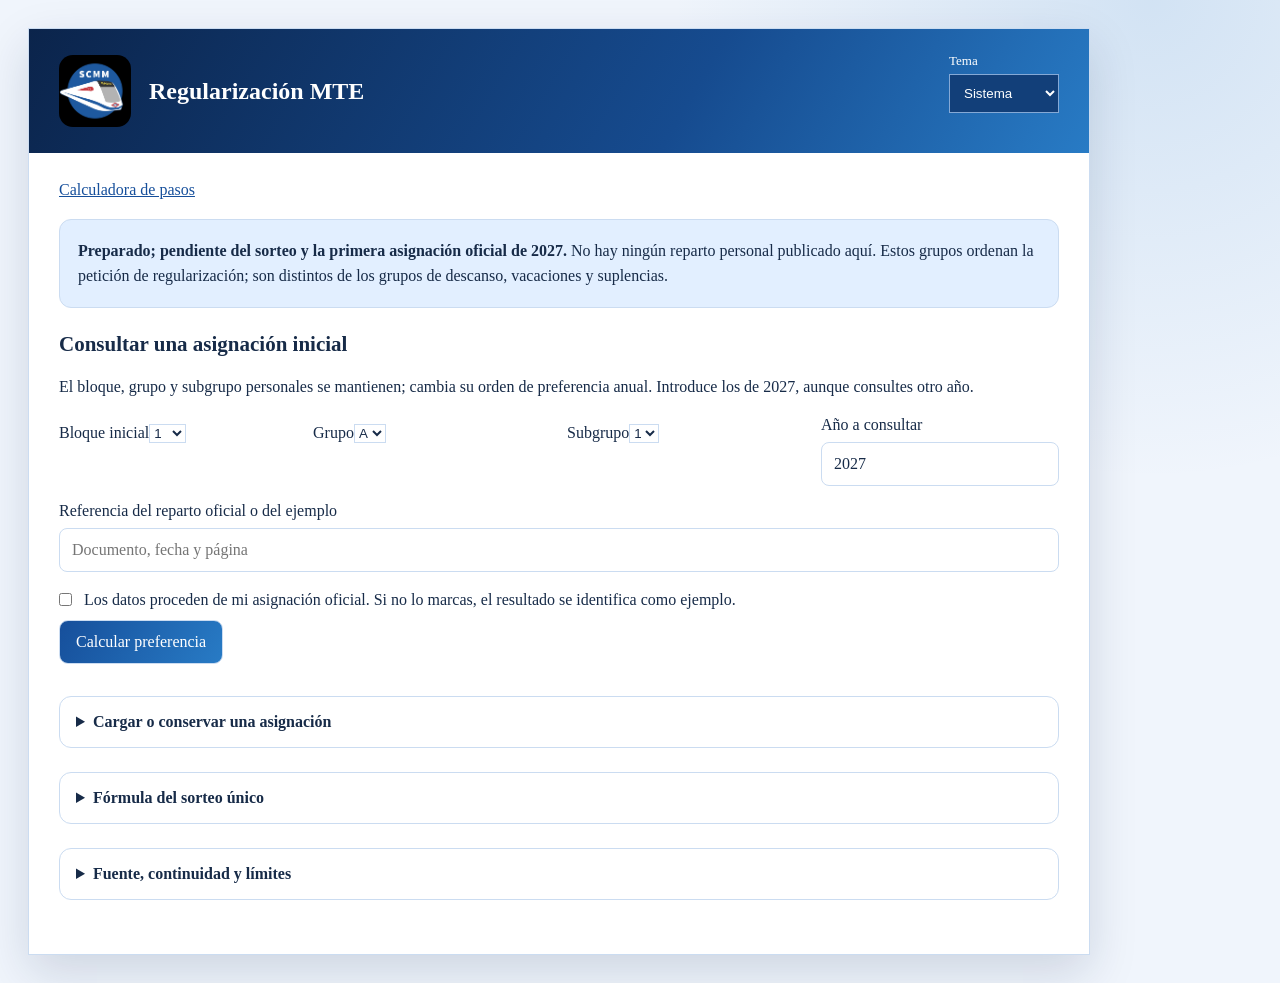
==== regularizacion/index.html @ 57409f13 "Prepara simulador de regularización MTE con referencia y límites documentales [skip ci]" ====
<!doctype html><html lang="es"><head><meta charset="UTF-8"><meta name="viewport" content="width=device-width,initial-scale=1"><meta name="theme-color" content="#123f79"><title>Regularización MTE · SCMM</title><script src="../theme.js"></script><link rel="stylesheet" href="../theme.css"><link rel="stylesheet" href="regularizacion.css"></head>
<body><main class="container"><header class="scmm-header"><img src="../assets/scmm-logo.png" alt="SCMM" width="72" height="72"><h1>Regularización MTE</h1><label class="theme-control">Tema<select data-scmm-theme aria-label="Tema de la aplicación"><option value="system">Sistema</option><option value="light">Claro</option><option value="dark">Oscuro</option></select></label></header>
<p><a href="../">Calculadora de pasos</a></p>
<p class="notice"><strong>Preparado; pendiente del sorteo y la primera asignación oficial de 2027.</strong> No hay ningún reparto personal publicado aquí. Estos grupos ordenan la petición de regularización; son distintos de los grupos de descanso, vacaciones y suplencias.</p>
<section><h2>Consultar una asignación inicial</h2><p>El bloque, grupo y subgrupo personales se mantienen; cambia su orden de preferencia anual. Introduce los de 2027, aunque consultes otro año.</p>
<form id="assignment-form"><div class="grid"><label>Bloque inicial<select id="block" required></select></label><label>Grupo<select id="group"><option>A</option><option>B</option><option>C</option></select></label><label>Subgrupo<select id="subgroup"><option>1</option><option>2</option><option>3</option><option>4</option></select></label><label>Año a consultar<input id="year" inputmode="numeric" value="2027" required pattern="[0-9]{4,}"></label></div><label>Referencia del reparto oficial o del ejemplo<input id="reference" required placeholder="Documento, fecha y página"></label><label class="confirmation"><input type="checkbox" id="official"> Los datos proceden de mi asignación oficial. Si no lo marcas, el resultado se identifica como ejemplo.</label><button class="action-btn" type="submit">Calcular preferencia</button></form>
<div id="error" role="alert"></div><div id="result" aria-live="polite"></div></section>
<details><summary>Cargar o conservar una asignación</summary><p>El archivo JSON se lee solo en tu dispositivo y no se envía a ningún servidor. No incluyas nombres, DNE ni otros datos personales. Cargarlo no publica ni valida el reparto.</p><label>Archivo de asignación<input id="import" type="file" accept=".json,application/json"></label><button id="template" type="button">Descargar plantilla</button><button id="export" type="button">Descargar historial local</button><p id="import-status" role="status"></p></details>
<details><summary>Fórmula del sorteo único</summary><p>Primer premio del Sorteo del Niño del <strong>6 de enero de 2027</strong>. El número de MTE se fija a fecha del sorteo. La fórmula determina la primera posición del listado, no la asignación completa de cada persona.</p><form id="lottery-form" class="grid"><label>Número ganador<input id="lottery" inputmode="numeric" required pattern="[0-9]{1,5}"></label><label>Plantilla MTE a fecha del sorteo<input id="population" inputmode="numeric" required pattern="[0-9]+"></label><button type="submit">Calcular primera posición</button></form><p id="lottery-result" role="status"></p></details>
<details><summary>Fuente, continuidad y límites</summary><p>Acta CSD de 13/05/2026, «20260513 XXII JORNADA MTE.pdf»: apartados 3.1–3.2 (páginas PDF 4–5), 3.3–3.4 y tabla de rotación (página PDF 6). Se utiliza la transcripción versionada ya existente en Consulta Convenio; en esta entrega no se ha podido descargar de nuevo el original privado.</p><p>Bloques: 1 → 13 → 2 → 12 → 3 → 11 → 4 → 10 → 5 → 9 → 6 → 8 → 7. La tabla disponible cubre trece años (2027–2039). Después se muestran dos proyecciones matemáticas distintas, sin atribuir carácter oficial a ninguna, hasta contrastar la continuidad. El año se calcula con enteros de precisión arbitraria, sin un máximo anual configurado.</p><p>La posición mostrada es la prioridad de un subgrupo entre 156 combinaciones, nunca el puesto individual de una persona ni una fecha de cita. Nuevos ingresos, ajustes por parejas y modificaciones normativas requieren su asignación oficial; no se deducen del sorteo.</p><p>Huella SHA-256 del original: <code>c9c19383040e32b34d77b8d7686a0c94449053a6fcb1c79675a8efefa803aae4</code>.</p></details>
</main><script type="module" src="app.mjs"></script></body></html>
---- theme.css ----
/* Identidad SCMM compartida con Permutas y Consulta Convenio. */
:root{color-scheme:light;--bg:#f0f5fc;--panel:#fff;--soft:#e2efff;--text:#172b48;--muted:#60728c;--line:#cbdcf1;--accent:#164f9b}
html[data-theme="dark"]{color-scheme:dark;--bg:#0d1726;--panel:#17263b;--soft:#1b2e47;--text:#e4edff;--muted:#adbed7;--line:#344c6b;--accent:#9ccaff}
body{background:radial-gradient(circle at 90% 0%,#287bc526,transparent 30rem),var(--bg);color:var(--text)}
.container{background:var(--panel);border:1px solid var(--line);padding:0 30px 30px;box-shadow:0 18px 45px #0b244b26}
.scmm-header{display:flex;align-items:center;gap:18px;margin:0 -30px 24px;padding:24px 30px;background:linear-gradient(120deg,#0b244b,#164b8f 62%,#287bc5);color:#fff}
.scmm-header img{object-fit:contain;flex-shrink:0;background:#000;border-radius:14px}
.scmm-header h1{color:#fff;font-size:24px;text-align:left;margin:0;flex:1}
.theme-control{margin:0;color:#fff;font-size:13px}
.theme-control select{display:block;min-width:110px;margin-top:5px;background:#123f79;color:#fff;border-color:#85a9d6;padding:10px}
label,.toggle-title,#resultado h2,#resultado-cabeceras h2{color:var(--text)}
select{background:var(--panel);color:var(--text);border-color:var(--line)}
select option,select optgroup{background:var(--panel);color:var(--text)}
select option:checked{background:#28558a;color:#fff}
html[data-theme="dark"] select option,html[data-theme="dark"] select optgroup{background:#192f49;color:#e4edff}
.tabs{border-color:var(--line)}
.tab-btn{color:var(--muted)}
.tab-btn:hover,.tab-btn.active{background:var(--soft);color:var(--accent);border-color:var(--accent);border-radius:8px 8px 0 0}
.toggle-card{background:var(--soft);border-color:var(--line)}
.toggle-subtitle{color:var(--muted)}
button.action-btn{background:linear-gradient(120deg,#164f9b,#287bc5)}
button.action-btn:hover{background:linear-gradient(120deg,#123f79,#1d64bd)}
#resultado,#resultado-cabeceras{background:var(--soft);color:var(--text)}
#esquema-visual{background:var(--panel);color:var(--text);border-color:var(--line)}
.ruta-lista li{border-color:var(--line)}
html[data-theme="dark"] .transbordo{color:#ffaaaa}
html[data-theme="dark"] .recinto{color:#91dfb6}
:is(button,select):focus-visible,.toggle-card:has(input:focus-visible){outline:3px solid #83b9ff;outline-offset:3px}
@media(max-width:600px){.container{padding:0 18px 20px}.scmm-header{margin:0 -18px 20px;padding:18px;gap:12px;flex-wrap:wrap}.scmm-header h1{font-size:21px}.scmm-header img{width:56px;height:56px}.theme-control{display:flex;align-items:center;gap:10px;width:100%}.theme-control select{margin:0;width:auto}.tab-btn{border-color:var(--line)}}

.regularization-link{color:var(--accent);font-weight:650}
---- regularizacion/regularizacion.css ----
body{overflow:auto;padding:20px}.container{max-height:none;overflow:visible;max-width:1000px}.grid{display:grid;grid-template-columns:repeat(auto-fit,minmax(145px,1fr));gap:16px}section,details{margin:24px 0}h2{font-size:21px}p{line-height:1.6}input{display:block;width:100%;box-sizing:border-box;border:1px solid var(--line);border-radius:8px;padding:12px;background:var(--panel);color:var(--text);font:inherit;margin:8px 0 16px}select{margin:8px 0 16px}.confirmation{display:flex;gap:12px;align-items:start;font-weight:400;line-height:1.5}.confirmation input{width:auto;flex:none;margin:5px 0}button{padding:12px 16px;margin:8px 8px 8px 0;border:1px solid var(--line);border-radius:9px;background:#164f9b;color:#fff;font:inherit;cursor:pointer}.notice,.result-card{padding:18px;border:1px solid var(--line);border-radius:12px;background:var(--soft)}.result-card{margin-top:18px}summary{font-weight:700;cursor:pointer}details{border:1px solid var(--line);border-radius:12px;padding:16px}a{color:var(--accent)}code{overflow-wrap:anywhere}#error{color:#a22626;margin:12px 0}html[data-theme="dark"] #error{color:#ffaaaa}input:focus-visible,a:focus-visible{outline:3px solid #83b9ff;outline-offset:3px}#result h3{margin-top:0}@media(max-width:600px){body{padding:10px}}
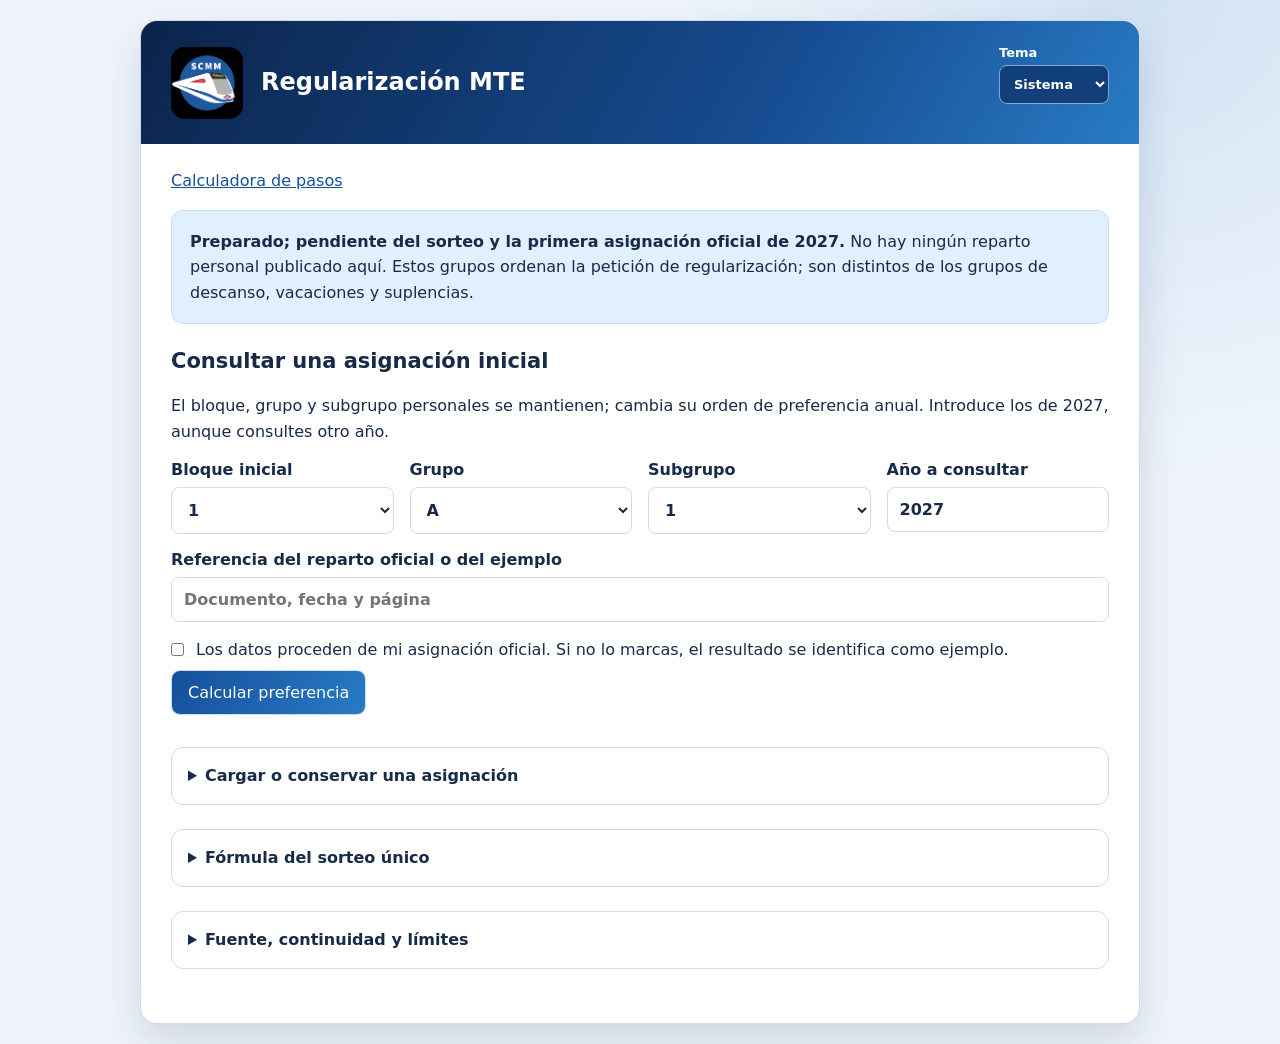
==== commit 43d3d04a: "Aplica continuidad anual confirmada sin reiniciar grupos tras 2039 [skip ci]" ====
--- a/regularizacion/index.html
+++ b/regularizacion/index.html
@@ -7,5 +7,5 @@
 <div id="error" role="alert"></div><div id="result" aria-live="polite"></div></section>
 <details><summary>Cargar o conservar una asignación</summary><p>El archivo JSON se lee solo en tu dispositivo y no se envía a ningún servidor. No incluyas nombres, DNE ni otros datos personales. Cargarlo no publica ni valida el reparto.</p><label>Archivo de asignación<input id="import" type="file" accept=".json,application/json"></label><button id="template" type="button">Descargar plantilla</button><button id="export" type="button">Descargar historial local</button><p id="import-status" role="status"></p></details>
 <details><summary>Fórmula del sorteo único</summary><p>Primer premio del Sorteo del Niño del <strong>6 de enero de 2027</strong>. El número de MTE se fija a fecha del sorteo. La fórmula determina la primera posición del listado, no la asignación completa de cada persona.</p><form id="lottery-form" class="grid"><label>Número ganador<input id="lottery" inputmode="numeric" required pattern="[0-9]{1,5}"></label><label>Plantilla MTE a fecha del sorteo<input id="population" inputmode="numeric" required pattern="[0-9]+"></label><button type="submit">Calcular primera posición</button></form><p id="lottery-result" role="status"></p></details>
-<details><summary>Fuente, continuidad y límites</summary><p>Acta CSD de 13/05/2026, «20260513 XXII JORNADA MTE.pdf»: apartados 3.1–3.2 (páginas PDF 4–5), 3.3–3.4 y tabla de rotación (página PDF 6). Se utiliza la transcripción versionada ya existente en Consulta Convenio; en esta entrega no se ha podido descargar de nuevo el original privado.</p><p>Bloques: 1 → 13 → 2 → 12 → 3 → 11 → 4 → 10 → 5 → 9 → 6 → 8 → 7. La tabla disponible cubre trece años (2027–2039). Después se muestran dos proyecciones matemáticas distintas, sin atribuir carácter oficial a ninguna, hasta contrastar la continuidad. El año se calcula con enteros de precisión arbitraria, sin un máximo anual configurado.</p><p>La posición mostrada es la prioridad de un subgrupo entre 156 combinaciones, nunca el puesto individual de una persona ni una fecha de cita. Nuevos ingresos, ajustes por parejas y modificaciones normativas requieren su asignación oficial; no se deducen del sorteo.</p><p>Huella SHA-256 del original: <code>c9c19383040e32b34d77b8d7686a0c94449053a6fcb1c79675a8efefa803aae4</code>.</p></details>
+<details><summary>Fuente, continuidad y límites</summary><p>Acta CSD de 13/05/2026, «20260513 XXII JORNADA MTE.pdf»: apartados 3.1–3.2 (páginas PDF 4–5), 3.3–3.4 y tabla de rotación (página PDF 6). Se utiliza la transcripción versionada ya existente en Consulta Convenio; en esta entrega no se ha podido descargar de nuevo el original privado.</p><p>Bloques: 1 → 13 → 2 → 12 → 3 → 11 → 4 → 10 → 5 → 9 → 6 → 8 → 7. La tabla disponible cubre trece años (2027–2039). Se aplica continuidad anual, confirmada expresamente por el usuario el 18/10/2026: el bloque repite cada 13 años; los grupos, cada 3, y los subgrupos, cada 4, sin reiniciar el orden interno al terminar 2039. El ciclo combinado es de 156 años. Esta confirmación resuelve la continuidad de cálculo; no acredita un reparto personal ni una vigencia normativa indefinida. El año se calcula con enteros de precisión arbitraria, sin un máximo anual configurado.</p><p>La posición mostrada es la prioridad de un subgrupo entre 156 combinaciones, nunca el puesto individual de una persona ni una fecha de cita. Nuevos ingresos, ajustes por parejas y modificaciones normativas requieren su asignación oficial; no se deducen del sorteo.</p><p>Huella SHA-256 del original: <code>c9c19383040e32b34d77b8d7686a0c94449053a6fcb1c79675a8efefa803aae4</code>.</p></details>
 </main><script type="module" src="app.mjs"></script></body></html>
--- a/regularizacion/regularizacion.css
+++ b/regularizacion/regularizacion.css
@@ -1 +1,3 @@
 body{overflow:auto;padding:20px}.container{max-height:none;overflow:visible;max-width:1000px}.grid{display:grid;grid-template-columns:repeat(auto-fit,minmax(145px,1fr));gap:16px}section,details{margin:24px 0}h2{font-size:21px}p{line-height:1.6}input{display:block;width:100%;box-sizing:border-box;border:1px solid var(--line);border-radius:8px;padding:12px;background:var(--panel);color:var(--text);font:inherit;margin:8px 0 16px}select{margin:8px 0 16px}.confirmation{display:flex;gap:12px;align-items:start;font-weight:400;line-height:1.5}.confirmation input{width:auto;flex:none;margin:5px 0}button{padding:12px 16px;margin:8px 8px 8px 0;border:1px solid var(--line);border-radius:9px;background:#164f9b;color:#fff;font:inherit;cursor:pointer}.notice,.result-card{padding:18px;border:1px solid var(--line);border-radius:12px;background:var(--soft)}.result-card{margin-top:18px}summary{font-weight:700;cursor:pointer}details{border:1px solid var(--line);border-radius:12px;padding:16px}a{color:var(--accent)}code{overflow-wrap:anywhere}#error{color:#a22626;margin:12px 0}html[data-theme="dark"] #error{color:#ffaaaa}input:focus-visible,a:focus-visible{outline:3px solid #83b9ff;outline-offset:3px}#result h3{margin-top:0}@media(max-width:600px){body{padding:10px}}
+/* Standalone page: it does not inherit the calculator's inline base CSS. */
+*{box-sizing:border-box}body{margin:0;font-family:Inter,ui-sans-serif,system-ui,-apple-system,BlinkMacSystemFont,"Segoe UI",sans-serif;font-size:16px}.container{margin:0 auto;border-radius:16px}.scmm-header{border-radius:16px 16px 0 0}label{display:block;font-weight:650}select{display:block;width:100%;padding:12px;border:1px solid var(--line);border-radius:8px;font:inherit}.theme-control select{width:auto}.confirmation{font-weight:400}summary{line-height:1.5}h1,h2,h3{line-height:1.3}
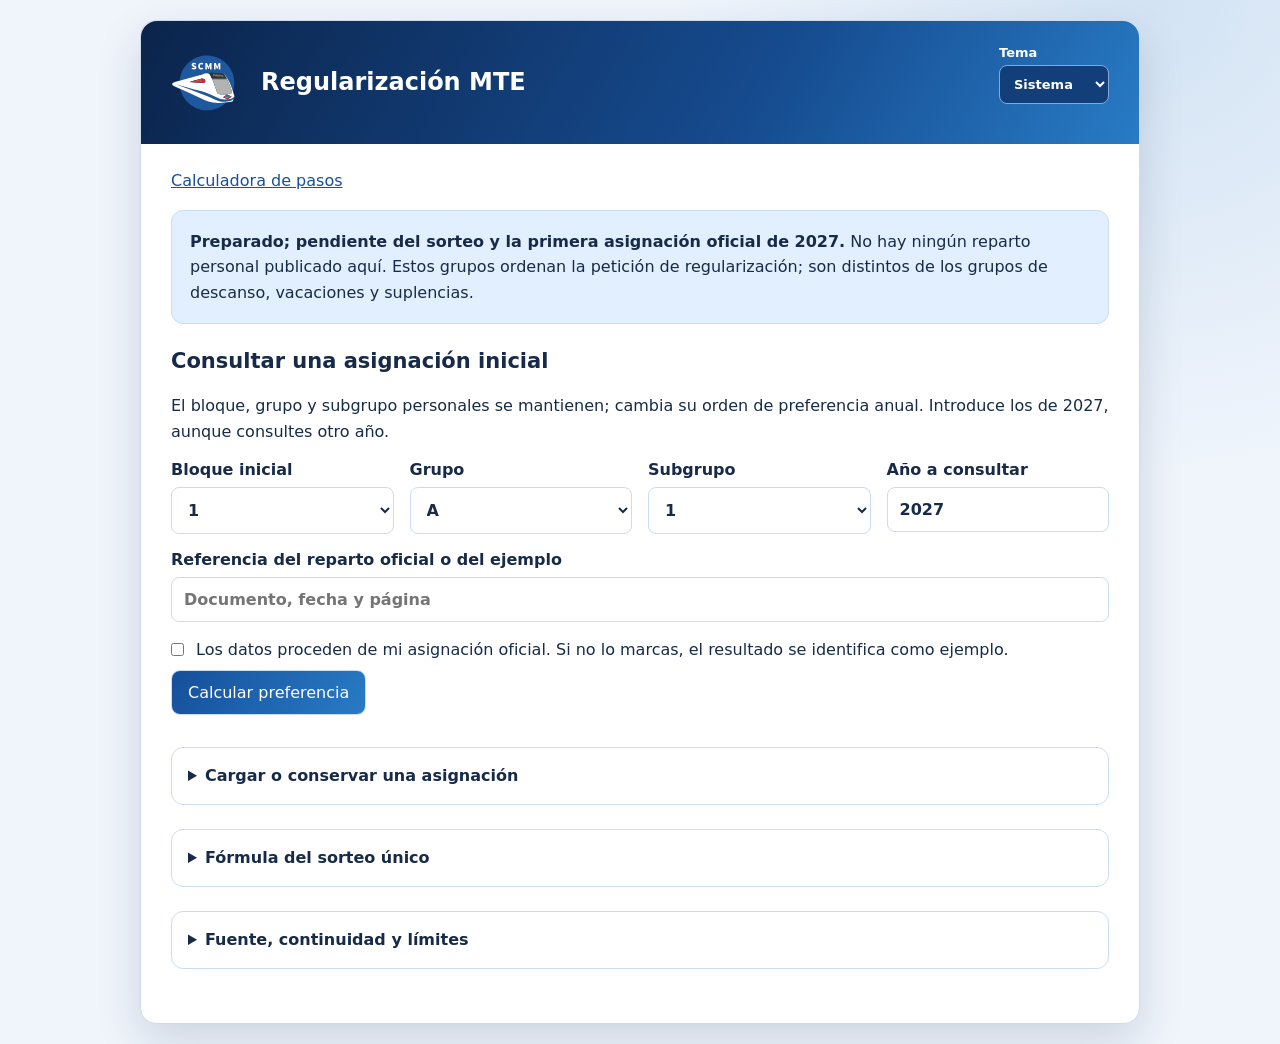
==== commit b8b030b3: "Actualiza logo SCMM original y prepara identidad vigente [skip ci]" ====
--- a/regularizacion/index.html
+++ b/regularizacion/index.html
@@ -1,5 +1,5 @@
 <!doctype html><html lang="es"><head><meta charset="UTF-8"><meta name="viewport" content="width=device-width,initial-scale=1"><meta name="theme-color" content="#123f79"><title>Regularización MTE · SCMM</title><script src="../theme.js"></script><link rel="stylesheet" href="../theme.css"><link rel="stylesheet" href="regularizacion.css"></head>
-<body><main class="container"><header class="scmm-header"><img src="../assets/scmm-logo.png" alt="SCMM" width="72" height="72"><h1>Regularización MTE</h1><label class="theme-control">Tema<select data-scmm-theme aria-label="Tema de la aplicación"><option value="system">Sistema</option><option value="light">Claro</option><option value="dark">Oscuro</option></select></label></header>
+<body><main class="container"><header class="scmm-header"><img src="../assets/scmm-logo.svg" alt="SCMM" width="72" height="72"><h1>Regularización MTE</h1><label class="theme-control">Tema<select data-scmm-theme aria-label="Tema de la aplicación"><option value="system">Sistema</option><option value="light">Claro</option><option value="dark">Oscuro</option></select></label></header>
 <p><a href="../">Calculadora de pasos</a></p>
 <p class="notice"><strong>Preparado; pendiente del sorteo y la primera asignación oficial de 2027.</strong> No hay ningún reparto personal publicado aquí. Estos grupos ordenan la petición de regularización; son distintos de los grupos de descanso, vacaciones y suplencias.</p>
 <section><h2>Consultar una asignación inicial</h2><p>El bloque, grupo y subgrupo personales se mantienen; cambia su orden de preferencia anual. Introduce los de 2027, aunque consultes otro año.</p>
--- a/theme.css
+++ b/theme.css
@@ -4,7 +4,7 @@
 body{background:radial-gradient(circle at 90% 0%,#287bc526,transparent 30rem),var(--bg);color:var(--text)}
 .container{background:var(--panel);border:1px solid var(--line);padding:0 30px 30px;box-shadow:0 18px 45px #0b244b26}
 .scmm-header{display:flex;align-items:center;gap:18px;margin:0 -30px 24px;padding:24px 30px;background:linear-gradient(120deg,#0b244b,#164b8f 62%,#287bc5);color:#fff}
-.scmm-header img{object-fit:contain;flex-shrink:0;background:#000;border-radius:14px}
+.scmm-header img{object-fit:contain;flex-shrink:0;background:transparent;border-radius:14px}
 .scmm-header h1{color:#fff;font-size:24px;text-align:left;margin:0;flex:1}
 .theme-control{margin:0;color:#fff;font-size:13px}
 .theme-control select{display:block;min-width:110px;margin-top:5px;background:#123f79;color:#fff;border-color:#85a9d6;padding:10px}
